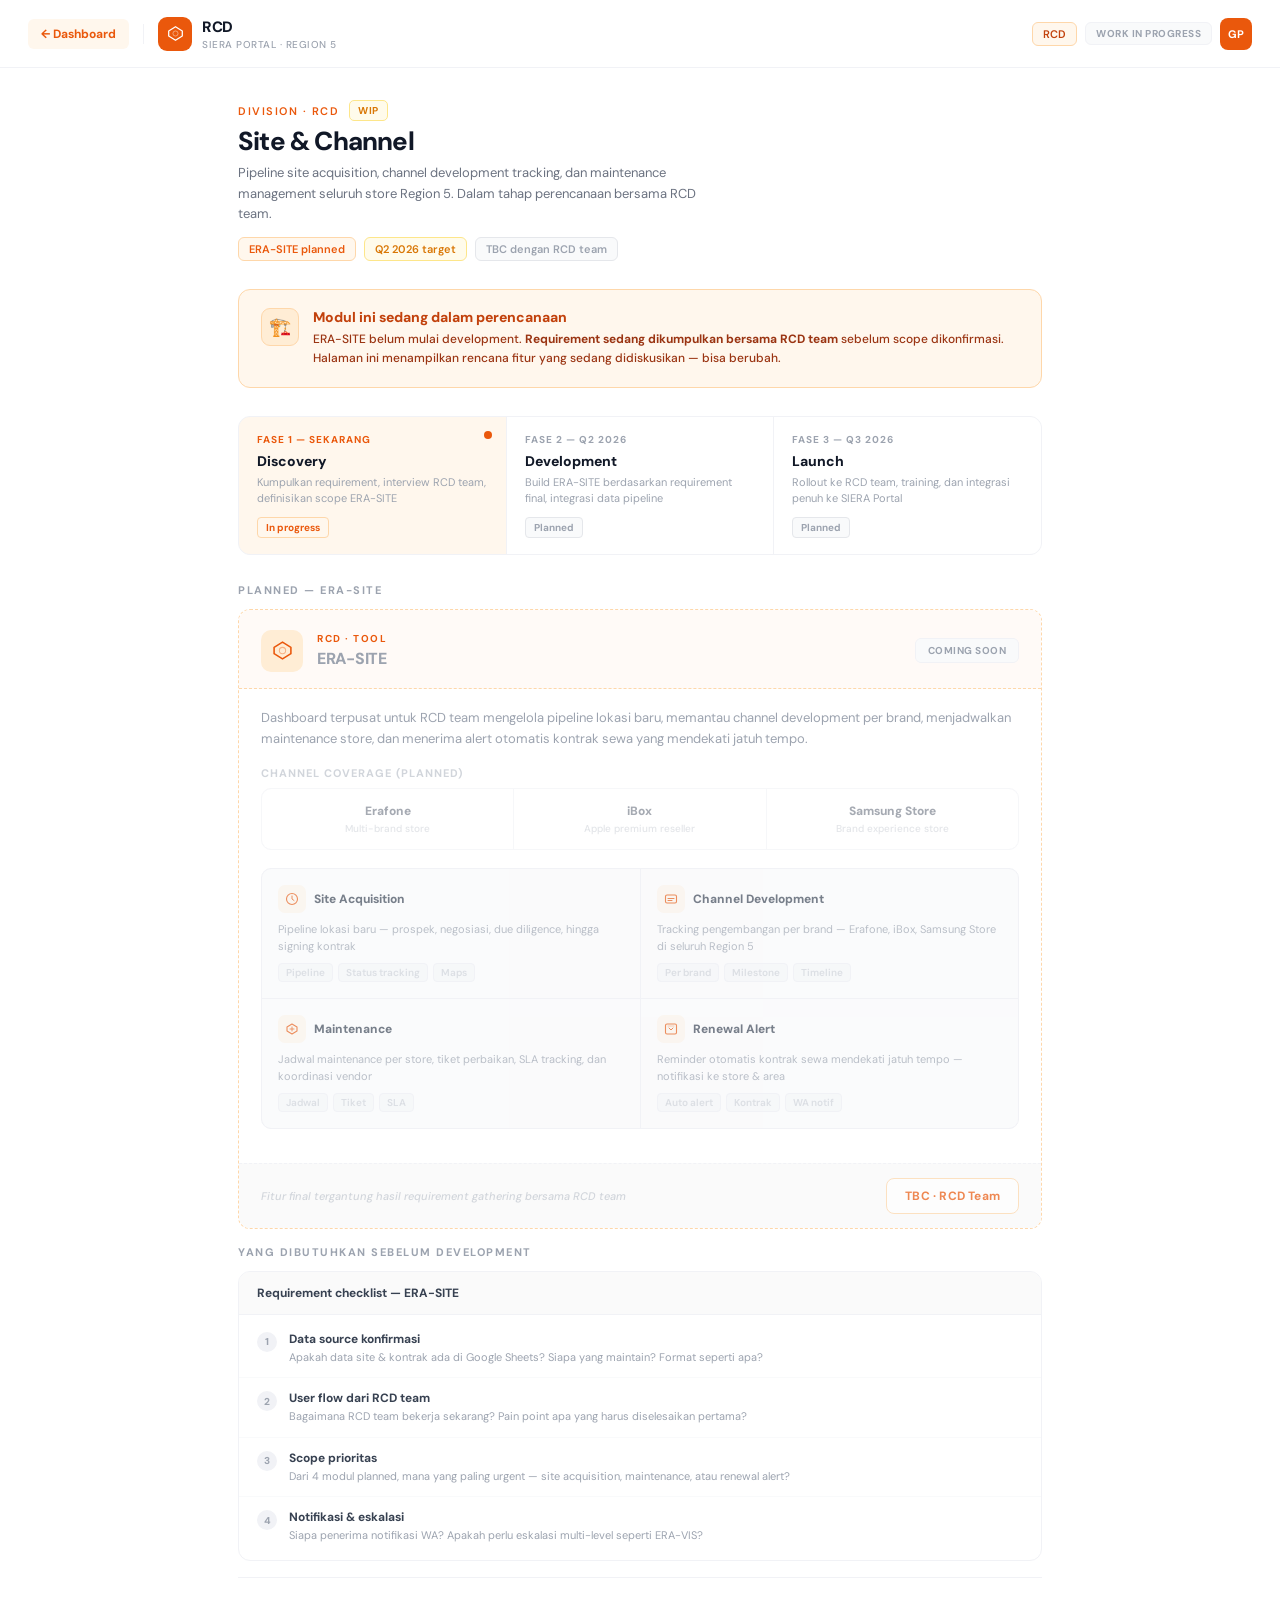
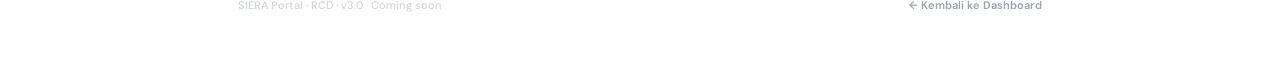
==== modules/RCD/index.html @ 05ac1ede "Initial commit — SIERA Portal v3.0 Dashboard utama + 4 modul divisi (OPERATIONS, RCM, RMO, RCD). Str" ====
<!DOCTYPE html>
<html lang="id">
<head>
  <meta charset="UTF-8">
  <meta name="viewport" content="width=device-width, initial-scale=1.0">
  <title>RCD — SIERA Portal</title>
  <link rel="preconnect" href="https://fonts.googleapis.com">
  <link rel="preconnect" href="https://fonts.gstatic.com" crossorigin>
  <link href="https://fonts.googleapis.com/css2?family=DM+Sans:ital,opsz,wght@0,9..40,400;0,9..40,500;0,9..40,600;0,9..40,700;0,9..40,800&display=swap" rel="stylesheet">
  <style>
    *, *::before, *::after { box-sizing: border-box; margin: 0; padding: 0; }

    body {
      font-family: 'DM Sans', sans-serif;
      background: #fff;
      color: #111827;
      min-height: 100vh;
    }

    /* ─── Navbar ─────────────────────────────────── */
    .nav {
      display: flex;
      align-items: center;
      justify-content: space-between;
      padding: 0 28px;
      height: 68px;
      border-bottom: 1px solid #f1f2f6;
      background: #fff;
      position: sticky;
      top: 0;
      z-index: 10;
    }
    .nav-left { display: flex; align-items: center; gap: 14px; }
    .nav-back {
      display: flex;
      align-items: center;
      gap: 6px;
      font-size: 12px;
      font-weight: 700;
      color: #ea580c;
      background: #fff7ed;
      border: none;
      border-radius: 6px;
      padding: 7px 13px;
      cursor: pointer;
      font-family: 'DM Sans', sans-serif;
      text-decoration: none;
      transition: opacity 0.15s;
    }
    .nav-back:hover { opacity: 0.8; }
    .nav-divider { width: 1px; height: 20px; background: #f1f2f6; }
    .nav-brand { display: flex; align-items: center; gap: 10px; }
    .nav-icon {
      width: 34px;
      height: 34px;
      background: #ea580c;
      border-radius: 9px;
      display: flex;
      align-items: center;
      justify-content: center;
      flex-shrink: 0;
    }
    .nav-icon svg { width: 17px; height: 17px; }
    .nav-title { font-size: 15px; font-weight: 800; color: #111827; letter-spacing: -0.3px; }
    .nav-sub   { font-size: 10px; color: #9ca3af; font-weight: 500; letter-spacing: 0.5px; text-transform: uppercase; margin-top: 1px; }
    .nav-right { display: flex; align-items: center; gap: 8px; }
    .nav-tag {
      font-size: 11px;
      font-weight: 600;
      color: #c2410c;
      background: #fff7ed;
      border: 1px solid #fed7aa;
      padding: 4px 10px;
      border-radius: 6px;
    }
    .nav-wip {
      font-size: 10px;
      font-weight: 700;
      color: #9ca3af;
      background: #f9fafb;
      border: 1px solid #f1f2f6;
      padding: 4px 10px;
      border-radius: 6px;
      letter-spacing: 0.5px;
      text-transform: uppercase;
    }
    .nav-avatar {
      width: 32px;
      height: 32px;
      border-radius: 8px;
      background: #ea580c;
      display: flex;
      align-items: center;
      justify-content: center;
      font-size: 11px;
      font-weight: 700;
      color: #fff;
    }

    /* ─── Main ───────────────────────────────────── */
    .main { max-width: 860px; margin: 0 auto; padding: 32px 28px 56px; }

    /* ─── Hero ───────────────────────────────────── */
    .hero { margin-bottom: 28px; }
    .hero-eyebrow {
      display: flex;
      align-items: center;
      gap: 10px;
      margin-bottom: 6px;
    }
    .hero-tag { font-size: 11px; font-weight: 600; color: #ea580c; letter-spacing: 1.5px; text-transform: uppercase; }
    .hero-wip-pill {
      font-size: 10px;
      font-weight: 700;
      color: #d97706;
      background: #fffbeb;
      border: 1px solid #fde68a;
      padding: 3px 8px;
      border-radius: 5px;
      letter-spacing: 0.5px;
      text-transform: uppercase;
    }
    .hero-title { font-size: 26px; font-weight: 800; color: #111827; letter-spacing: -0.8px; line-height: 1.15; margin-bottom: 6px; }
    .hero-desc  { font-size: 13px; color: #6b7280; line-height: 1.6; max-width: 480px; }
    .hero-meta  { display: flex; align-items: center; gap: 8px; margin-top: 12px; flex-wrap: wrap; }
    .meta-badge { font-size: 11px; font-weight: 600; padding: 4px 10px; border-radius: 6px; border: 1px solid; }

    /* ─── Status banner ──────────────────────────── */
    .status-banner {
      background: #fff7ed;
      border: 1px solid #fed7aa;
      border-radius: 12px;
      padding: 18px 22px;
      display: flex;
      align-items: flex-start;
      gap: 14px;
      margin-bottom: 28px;
    }
    .status-banner-icon {
      width: 38px;
      height: 38px;
      border-radius: 9px;
      background: #ffedd5;
      border: 1px solid #fed7aa;
      display: flex;
      align-items: center;
      justify-content: center;
      flex-shrink: 0;
      font-size: 18px;
    }
    .status-banner-title { font-size: 14px; font-weight: 800; color: #c2410c; margin-bottom: 4px; }
    .status-banner-desc  { font-size: 12px; color: #9a3412; line-height: 1.6; font-weight: 500; }
    .status-banner-desc strong { font-weight: 700; }

    /* ─── Roadmap strip ──────────────────────────── */
    .roadmap-strip {
      display: grid;
      grid-template-columns: repeat(3, 1fr);
      gap: 1px;
      background: #f1f2f6;
      border: 1px solid #f1f2f6;
      border-radius: 12px;
      overflow: hidden;
      margin-bottom: 28px;
    }
    .roadmap-cell { background: #fff; padding: 16px 18px; position: relative; }
    .roadmap-cell.active { background: #fff7ed; }
    .roadmap-phase {
      font-size: 10px;
      font-weight: 700;
      letter-spacing: 1px;
      text-transform: uppercase;
      margin-bottom: 6px;
    }
    .roadmap-title { font-size: 14px; font-weight: 800; color: #111827; margin-bottom: 4px; }
    .roadmap-desc  { font-size: 11px; color: #9ca3af; line-height: 1.5; margin-bottom: 8px; }
    .roadmap-tag {
      display: inline-block;
      font-size: 10px;
      font-weight: 700;
      padding: 3px 8px;
      border-radius: 4px;
      border: 1px solid;
    }
    .roadmap-active-dot {
      position: absolute;
      top: 14px;
      right: 14px;
      width: 8px;
      height: 8px;
      border-radius: 50%;
      background: #ea580c;
      animation: pulse 2s infinite;
    }
    @keyframes pulse { 0%, 100% { opacity: 1; } 50% { opacity: 0.3; } }

    /* ─── Section label ──────────────────────────── */
    .section-label {
      font-size: 11px;
      font-weight: 700;
      color: #9ca3af;
      letter-spacing: 1.5px;
      text-transform: uppercase;
      margin-bottom: 12px;
    }

    /* ─── Planned tool card ──────────────────────── */
    .planned-card {
      border: 1px dashed #fed7aa;
      border-radius: 12px;
      overflow: hidden;
      margin-bottom: 16px;
      background: #fff;
    }
    .planned-card-header {
      display: flex;
      align-items: center;
      justify-content: space-between;
      padding: 20px 22px 16px;
      border-bottom: 1px dashed #fed7aa;
      background: #fffaf7;
    }
    .planned-header-left { display: flex; align-items: center; gap: 14px; }
    .planned-icon {
      width: 42px;
      height: 42px;
      border-radius: 10px;
      background: #ffedd5;
      display: flex;
      align-items: center;
      justify-content: center;
      flex-shrink: 0;
    }
    .planned-icon svg { width: 21px; height: 21px; }
    .planned-tag  { font-size: 10px; font-weight: 700; letter-spacing: 1.5px; text-transform: uppercase; color: #ea580c; margin-bottom: 3px; }
    .planned-name { font-size: 16px; font-weight: 800; color: #9ca3af; letter-spacing: -0.3px; }
    .planned-pill {
      font-size: 10px;
      font-weight: 700;
      color: #9ca3af;
      background: #f9fafb;
      border: 1px solid #f1f2f6;
      padding: 5px 12px;
      border-radius: 6px;
      letter-spacing: 0.5px;
      text-transform: uppercase;
      flex-shrink: 0;
    }

    .planned-card-body { padding: 18px 22px; }
    .planned-desc { font-size: 13px; color: #9ca3af; line-height: 1.65; margin-bottom: 16px; }

    /* ─── Module grid ────────────────────────────── */
    .module-grid {
      display: grid;
      grid-template-columns: repeat(2, 1fr);
      gap: 1px;
      background: #f1f2f6;
      border: 1px solid #f1f2f6;
      border-radius: 10px;
      overflow: hidden;
      margin-bottom: 16px;
    }
    .module-item { background: #fff; padding: 16px; opacity: 0.65; }
    .module-header {
      display: flex;
      align-items: center;
      gap: 8px;
      margin-bottom: 8px;
    }
    .module-icon {
      width: 28px;
      height: 28px;
      border-radius: 7px;
      background: #fff7ed;
      display: flex;
      align-items: center;
      justify-content: center;
      flex-shrink: 0;
    }
    .module-icon svg { width: 14px; height: 14px; }
    .module-name { font-size: 12px; font-weight: 800; color: #374151; }
    .module-desc { font-size: 11px; color: #9ca3af; line-height: 1.55; }
    .module-tags { display: flex; gap: 5px; margin-top: 8px; flex-wrap: wrap; }
    .module-tag  {
      font-size: 10px;
      font-weight: 600;
      color: #d1d5db;
      background: #f9fafb;
      border: 1px solid #f1f2f6;
      padding: 2px 7px;
      border-radius: 4px;
    }

    /* ─── Channel row ────────────────────────────── */
    .channel-row {
      display: grid;
      grid-template-columns: repeat(3, 1fr);
      gap: 1px;
      background: #f1f2f6;
      border: 1px solid #f1f2f6;
      border-radius: 10px;
      overflow: hidden;
      margin-bottom: 18px;
      opacity: 0.6;
    }
    .channel-cell { background: #fff; padding: 14px; text-align: center; }
    .channel-name { font-size: 12px; font-weight: 800; color: #6b7280; margin-bottom: 3px; }
    .channel-sub  { font-size: 10px; color: #d1d5db; font-weight: 500; }

    .planned-card-footer {
      display: flex;
      align-items: center;
      justify-content: space-between;
      padding: 14px 22px;
      background: #fafafa;
      border-top: 1px dashed #f1f2f6;
      gap: 12px;
    }
    .footer-note { font-size: 11px; color: #d1d5db; font-weight: 500; font-style: italic; }
    .contact-btn {
      display: inline-flex;
      align-items: center;
      gap: 6px;
      padding: 9px 18px;
      background: #fff;
      color: #ea580c;
      border: 1px solid #fed7aa;
      border-radius: 8px;
      font-family: 'DM Sans', sans-serif;
      font-size: 12px;
      font-weight: 700;
      cursor: default;
      letter-spacing: 0.2px;
      flex-shrink: 0;
      opacity: 0.7;
    }

    /* ─── What we need box ───────────────────────── */
    .need-box {
      border: 1px solid #f1f2f6;
      border-radius: 12px;
      overflow: hidden;
      margin-bottom: 16px;
    }
    .need-box-header {
      padding: 13px 18px;
      background: #fafafa;
      border-bottom: 1px solid #f1f2f6;
      font-size: 12px;
      font-weight: 700;
      color: #374151;
    }
    .need-list { padding: 4px 0; }
    .need-item {
      display: flex;
      align-items: flex-start;
      gap: 12px;
      padding: 12px 18px;
      border-bottom: 1px solid #f9fafb;
    }
    .need-item:last-child { border-bottom: none; }
    .need-num {
      width: 20px;
      height: 20px;
      border-radius: 50%;
      background: #f1f2f6;
      display: flex;
      align-items: center;
      justify-content: center;
      font-size: 10px;
      font-weight: 800;
      color: #9ca3af;
      flex-shrink: 0;
      margin-top: 1px;
    }
    .need-title { font-size: 12px; font-weight: 700; color: #374151; margin-bottom: 2px; }
    .need-desc  { font-size: 11px; color: #9ca3af; line-height: 1.5; }

    /* ─── Footer ─────────────────────────────────── */
    .footer {
      display: flex;
      align-items: center;
      justify-content: space-between;
      padding-top: 20px;
      border-top: 1px solid #f1f2f6;
      margin-top: 8px;
    }
    .footer-txt  { font-size: 11px; color: #d1d5db; font-weight: 500; }
    .footer-link { font-size: 11px; font-weight: 600; color: #9ca3af; text-decoration: none; }
    .footer-link:hover { color: #ea580c; }

    /* ─── Responsive ─────────────────────────────── */
    @media (max-width: 640px) {
      .nav { padding: 0 16px; }
      .main { padding: 24px 16px 48px; }
      .roadmap-strip { grid-template-columns: 1fr; }
      .module-grid { grid-template-columns: 1fr; }
      .channel-row { grid-template-columns: 1fr; }
      .planned-card-footer { flex-direction: column; align-items: flex-start; }
    }
  </style>
</head>
<body>

  <!-- ═══════════════════════════════════════════════
       NAVBAR
  ═══════════════════════════════════════════════ -->
  <nav class="nav">
    <div class="nav-left">
      <a class="nav-back" href="../../dashboard.html">← Dashboard</a>
      <div class="nav-divider"></div>
      <div class="nav-brand">
        <div class="nav-icon">
          <svg viewBox="0 0 20 20" fill="none">
            <path d="M10 2L18 7v6L10 18 2 13V7L10 2z" stroke="#fff" stroke-width="1.5" stroke-linejoin="round"/>
            <circle cx="10" cy="10" r="3" stroke="#fff" stroke-width="1" opacity="0.5"/>
          </svg>
        </div>
        <div>
          <div class="nav-title">RCD</div>
          <div class="nav-sub">SIERA Portal · Region 5</div>
        </div>
      </div>
    </div>
    <div class="nav-right">
      <div class="nav-tag">RCD</div>
      <div class="nav-wip">Work in progress</div>
      <div class="nav-avatar">GP</div>
    </div>
  </nav>

  <!-- ═══════════════════════════════════════════════
       MAIN
  ═══════════════════════════════════════════════ -->
  <div class="main">

    <!-- Hero -->
    <div class="hero">
      <div class="hero-eyebrow">
        <div class="hero-tag">Division · RCD</div>
        <div class="hero-wip-pill">WIP</div>
      </div>
      <div class="hero-title">Site &amp; Channel</div>
      <div class="hero-desc">Pipeline site acquisition, channel development tracking, dan maintenance management seluruh store Region 5. Dalam tahap perencanaan bersama RCD team.</div>
      <div class="hero-meta">
        <span class="meta-badge" style="color:#ea580c;border-color:#fed7aa;background:#fff7ed;">ERA-SITE planned</span>
        <span class="meta-badge" style="color:#d97706;border-color:#fde68a;background:#fffbeb;">Q2 2026 target</span>
        <span class="meta-badge" style="color:#9ca3af;border-color:#e5e7eb;background:#f9fafb;">TBC dengan RCD team</span>
      </div>
    </div>

    <!-- Status banner -->
    <div class="status-banner">
      <div class="status-banner-icon">🏗️</div>
      <div>
        <div class="status-banner-title">Modul ini sedang dalam perencanaan</div>
        <div class="status-banner-desc">
          ERA-SITE belum mulai development. <strong>Requirement sedang dikumpulkan bersama RCD team</strong> sebelum scope dikonfirmasi. Halaman ini menampilkan rencana fitur yang sedang didiskusikan — bisa berubah.
        </div>
      </div>
    </div>

    <!-- Roadmap strip -->
    <div class="roadmap-strip">
      <div class="roadmap-cell active">
        <div class="roadmap-active-dot"></div>
        <div class="roadmap-phase" style="color:#ea580c;">Fase 1 — Sekarang</div>
        <div class="roadmap-title">Discovery</div>
        <div class="roadmap-desc">Kumpulkan requirement, interview RCD team, definisikan scope ERA-SITE</div>
        <div class="roadmap-tag" style="color:#ea580c;border-color:#fed7aa;background:#fff7ed;">In progress</div>
      </div>
      <div class="roadmap-cell">
        <div class="roadmap-phase" style="color:#9ca3af;">Fase 2 — Q2 2026</div>
        <div class="roadmap-title">Development</div>
        <div class="roadmap-desc">Build ERA-SITE berdasarkan requirement final, integrasi data pipeline</div>
        <div class="roadmap-tag" style="color:#9ca3af;border-color:#e5e7eb;background:#f9fafb;">Planned</div>
      </div>
      <div class="roadmap-cell">
        <div class="roadmap-phase" style="color:#9ca3af;">Fase 3 — Q3 2026</div>
        <div class="roadmap-title">Launch</div>
        <div class="roadmap-desc">Rollout ke RCD team, training, dan integrasi penuh ke SIERA Portal</div>
        <div class="roadmap-tag" style="color:#9ca3af;border-color:#e5e7eb;background:#f9fafb;">Planned</div>
      </div>
    </div>

    <!-- Section: ERA-SITE planned -->
    <div class="section-label">Planned — ERA-SITE</div>

    <!-- ERA-SITE planned card -->
    <div class="planned-card">
      <div class="planned-card-header">
        <div class="planned-header-left">
          <div class="planned-icon">
            <svg viewBox="0 0 20 20" fill="none">
              <path d="M10 2L18 7v6L10 18 2 13V7L10 2z" stroke="#ea580c" stroke-width="1.5" stroke-linejoin="round"/>
              <circle cx="10" cy="10" r="3" stroke="#ea580c" stroke-width="1" opacity="0.4"/>
            </svg>
          </div>
          <div>
            <div class="planned-tag">RCD · Tool</div>
            <div class="planned-name">ERA-SITE</div>
          </div>
        </div>
        <div class="planned-pill">Coming soon</div>
      </div>

      <div class="planned-card-body">
        <div class="planned-desc">
          Dashboard terpusat untuk RCD team mengelola pipeline lokasi baru, memantau channel development per brand, menjadwalkan maintenance store, dan menerima alert otomatis kontrak sewa yang mendekati jatuh tempo.
        </div>

        <!-- Channel row -->
        <div style="font-size:11px;font-weight:700;color:#d1d5db;letter-spacing:1px;text-transform:uppercase;margin-bottom:8px;">Channel coverage (planned)</div>
        <div class="channel-row">
          <div class="channel-cell">
            <div class="channel-name">Erafone</div>
            <div class="channel-sub">Multi-brand store</div>
          </div>
          <div class="channel-cell">
            <div class="channel-name">iBox</div>
            <div class="channel-sub">Apple premium reseller</div>
          </div>
          <div class="channel-cell">
            <div class="channel-name">Samsung Store</div>
            <div class="channel-sub">Brand experience store</div>
          </div>
        </div>

        <!-- Module grid -->
        <div class="module-grid">
          <div class="module-item">
            <div class="module-header">
              <div class="module-icon">
                <svg viewBox="0 0 14 14" fill="none">
                  <circle cx="7" cy="7" r="5.5" stroke="#ea580c" stroke-width="1.1"/>
                  <path d="M7 4v3l2 1.5" stroke="#ea580c" stroke-width="1" stroke-linecap="round"/>
                </svg>
              </div>
              <div class="module-name">Site Acquisition</div>
            </div>
            <div class="module-desc">Pipeline lokasi baru — prospek, negosiasi, due diligence, hingga signing kontrak</div>
            <div class="module-tags">
              <div class="module-tag">Pipeline</div>
              <div class="module-tag">Status tracking</div>
              <div class="module-tag">Maps</div>
            </div>
          </div>
          <div class="module-item">
            <div class="module-header">
              <div class="module-icon">
                <svg viewBox="0 0 14 14" fill="none">
                  <rect x="1.5" y="3" width="11" height="8" rx="1.5" stroke="#ea580c" stroke-width="1.1"/>
                  <path d="M4 6.5h6M4 8.5h4" stroke="#ea580c" stroke-width="1" stroke-linecap="round"/>
                </svg>
              </div>
              <div class="module-name">Channel Development</div>
            </div>
            <div class="module-desc">Tracking pengembangan per brand — Erafone, iBox, Samsung Store di seluruh Region 5</div>
            <div class="module-tags">
              <div class="module-tag">Per brand</div>
              <div class="module-tag">Milestone</div>
              <div class="module-tag">Timeline</div>
            </div>
          </div>
          <div class="module-item">
            <div class="module-header">
              <div class="module-icon">
                <svg viewBox="0 0 14 14" fill="none">
                  <path d="M7 2L12 5v4L7 12 2 9V5L7 2z" stroke="#ea580c" stroke-width="1.1" stroke-linejoin="round"/>
                  <path d="M5 7h4M7 5v4" stroke="#ea580c" stroke-width="0.9" stroke-linecap="round"/>
                </svg>
              </div>
              <div class="module-name">Maintenance</div>
            </div>
            <div class="module-desc">Jadwal maintenance per store, tiket perbaikan, SLA tracking, dan koordinasi vendor</div>
            <div class="module-tags">
              <div class="module-tag">Jadwal</div>
              <div class="module-tag">Tiket</div>
              <div class="module-tag">SLA</div>
            </div>
          </div>
          <div class="module-item">
            <div class="module-header">
              <div class="module-icon">
                <svg viewBox="0 0 14 14" fill="none">
                  <rect x="1.5" y="2" width="11" height="10" rx="1.5" stroke="#ea580c" stroke-width="1.1"/>
                  <path d="M5 6l2 2 2-2" stroke="#ea580c" stroke-width="1" stroke-linecap="round" stroke-linejoin="round"/>
                  <path d="M4 4h6" stroke="#ea580c" stroke-width="1" stroke-linecap="round" opacity="0.4"/>
                </svg>
              </div>
              <div class="module-name">Renewal Alert</div>
            </div>
            <div class="module-desc">Reminder otomatis kontrak sewa mendekati jatuh tempo — notifikasi ke store &amp; area</div>
            <div class="module-tags">
              <div class="module-tag">Auto alert</div>
              <div class="module-tag">Kontrak</div>
              <div class="module-tag">WA notif</div>
            </div>
          </div>
        </div>
      </div>

      <div class="planned-card-footer">
        <div class="footer-note">Fitur final tergantung hasil requirement gathering bersama RCD team</div>
        <div class="contact-btn">
          TBC · RCD Team
        </div>
      </div>
    </div>

    <!-- What we need -->
    <div class="section-label" style="margin-top: 8px;">Yang dibutuhkan sebelum development</div>

    <div class="need-box">
      <div class="need-box-header">Requirement checklist — ERA-SITE</div>
      <div class="need-list">
        <div class="need-item">
          <div class="need-num">1</div>
          <div>
            <div class="need-title">Data source konfirmasi</div>
            <div class="need-desc">Apakah data site &amp; kontrak ada di Google Sheets? Siapa yang maintain? Format seperti apa?</div>
          </div>
        </div>
        <div class="need-item">
          <div class="need-num">2</div>
          <div>
            <div class="need-title">User flow dari RCD team</div>
            <div class="need-desc">Bagaimana RCD team bekerja sekarang? Pain point apa yang harus diselesaikan pertama?</div>
          </div>
        </div>
        <div class="need-item">
          <div class="need-num">3</div>
          <div>
            <div class="need-title">Scope prioritas</div>
            <div class="need-desc">Dari 4 modul planned, mana yang paling urgent — site acquisition, maintenance, atau renewal alert?</div>
          </div>
        </div>
        <div class="need-item">
          <div class="need-num">4</div>
          <div>
            <div class="need-title">Notifikasi & eskalasi</div>
            <div class="need-desc">Siapa penerima notifikasi WA? Apakah perlu eskalasi multi-level seperti ERA-VIS?</div>
          </div>
        </div>
      </div>
    </div>

    <!-- Footer -->
    <div class="footer">
      <div class="footer-txt">SIERA Portal · RCD · v3.0 · Coming soon</div>
      <a class="footer-link" href="../../dashboard.html">← Kembali ke Dashboard</a>
    </div>

  </div>

</body>
</html>
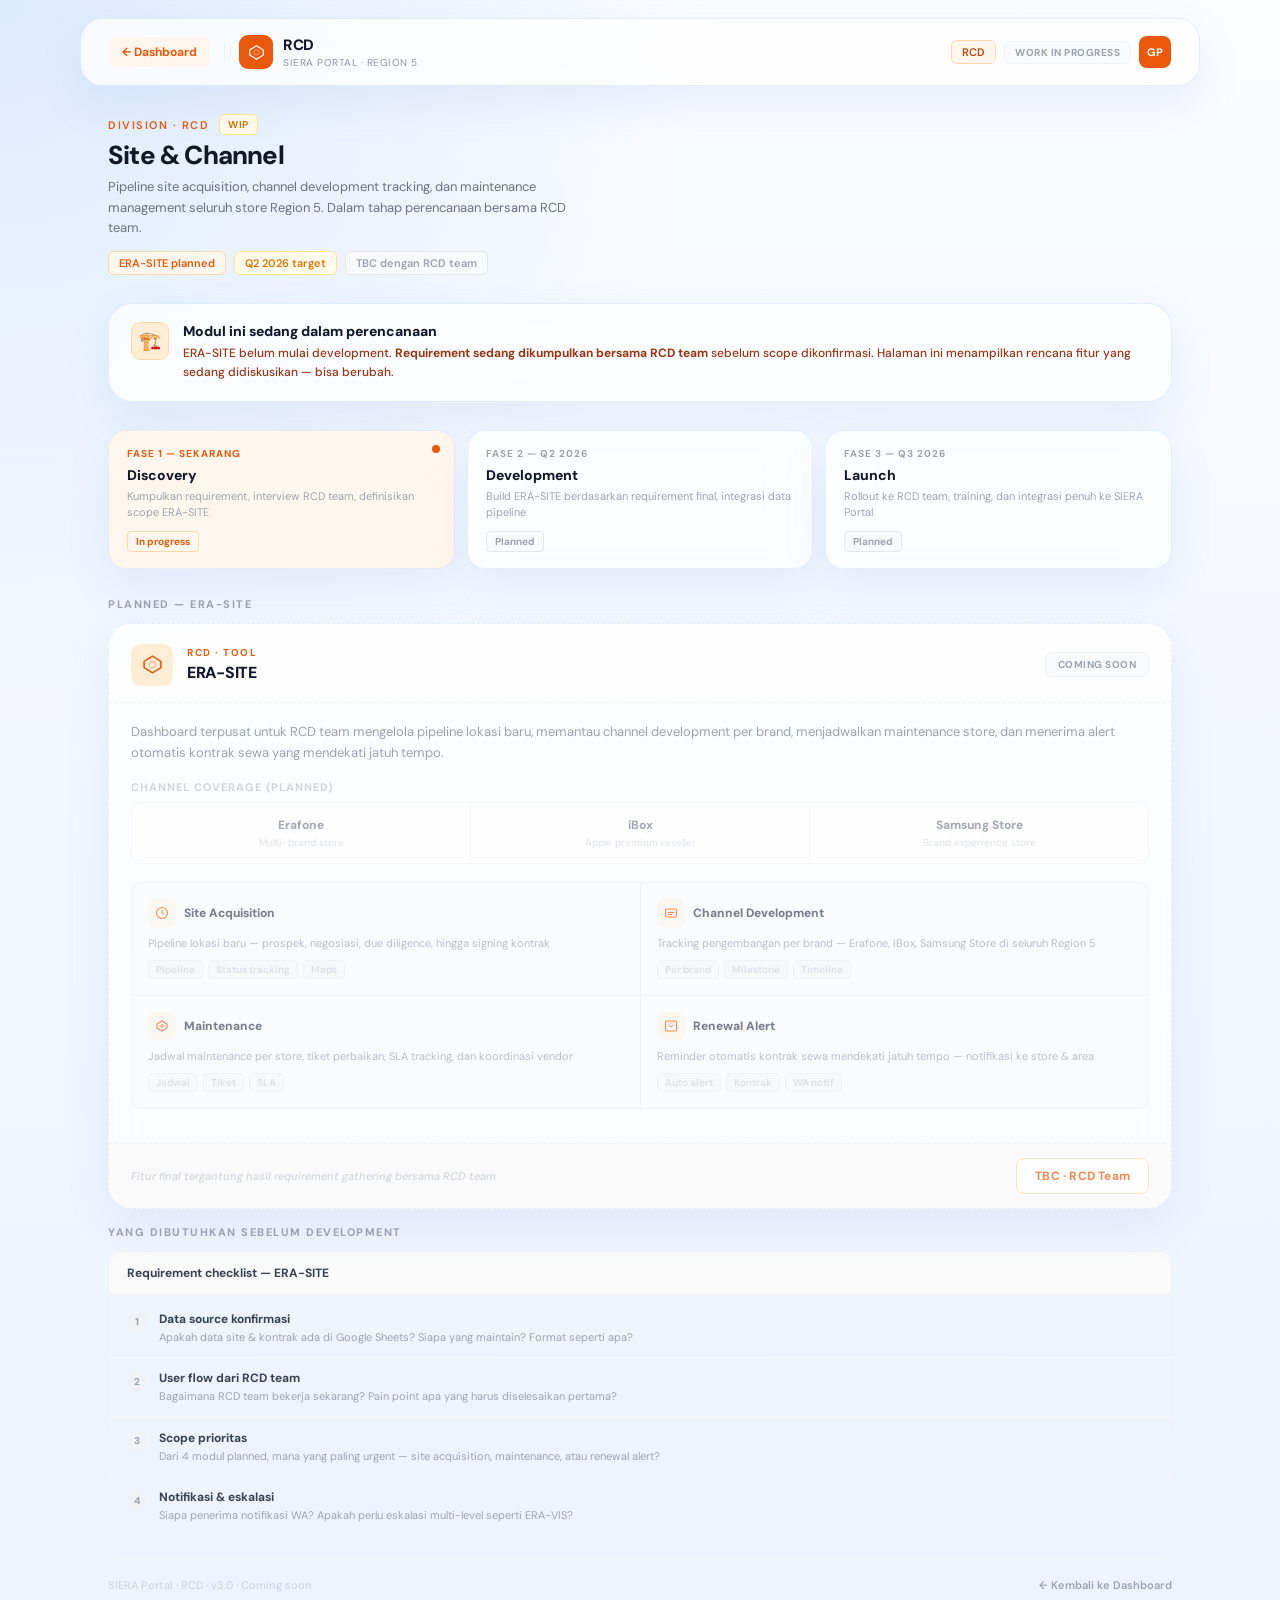
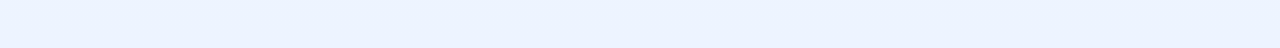
==== commit bf200d62: "Refine SIERA dashboard launcher and Netlify config" ====
--- a/modules/RCD/index.html
+++ b/modules/RCD/index.html
@@ -6,7 +6,7 @@
   <title>RCD — SIERA Portal</title>
   <link rel="preconnect" href="https://fonts.googleapis.com">
   <link rel="preconnect" href="https://fonts.gstatic.com" crossorigin>
-  <link href="https://fonts.googleapis.com/css2?family=DM+Sans:ital,opsz,wght@0,9..40,400;0,9..40,500;0,9..40,600;0,9..40,700;0,9..40,800&display=swap" rel="stylesheet">
+  <link href="https://fonts.googleapis.com/css2?family=DM+Sans:ital,opsz,wght@0,9..40,400;0,9..40,500;0,9..40,600;0,9..40,700;0,9..40,800&amp;display=swap" rel="stylesheet">
   <style>
     *, *::before, *::after { box-sizing: border-box; margin: 0; padding: 0; }
 
@@ -63,7 +63,7 @@
     .nav-icon svg { width: 17px; height: 17px; }
     .nav-title { font-size: 15px; font-weight: 800; color: #111827; letter-spacing: -0.3px; }
     .nav-sub   { font-size: 10px; color: #9ca3af; font-weight: 500; letter-spacing: 0.5px; text-transform: uppercase; margin-top: 1px; }
-    .nav-right { display: flex; align-items: center; gap: 8px; }
+    .nav-right { display: flex; align-items: center; gap: 8px; flex-wrap: wrap; justify-content: flex-end; }
     .nav-tag {
       font-size: 11px;
       font-weight: 600;
@@ -391,13 +391,106 @@
     .footer-link:hover { color: #ea580c; }
 
     /* ─── Responsive ─────────────────────────────── */
+    @media (max-width: 860px) {
+      .nav-left { flex-wrap: wrap; }
+      .hero-title { font-size: 24px; }
+      .status-banner {
+        padding: 16px 18px;
+      }
+    }
+    /* ─── Glass override ────────────────────────── */
+    body {
+      background:
+        radial-gradient(circle at top left, rgba(219, 234, 254, 0.96), transparent 34%),
+        linear-gradient(180deg, #fbfcff 0%, #f2f6ff 50%, #edf4ff 100%);
+      color: #0f172a;
+    }
+    .nav,
+    .planned-card,
+    .roadmap-cell,
+    .status-banner {
+      background: rgba(255, 255, 255, 0.72);
+      backdrop-filter: blur(20px);
+      -webkit-backdrop-filter: blur(20px);
+      border-color: rgba(191, 219, 254, 0.46);
+      box-shadow: 0 18px 44px rgba(108, 146, 214, 0.12);
+    }
+    .nav {
+      margin: 18px auto 0;
+      max-width: 1120px;
+      border: 1px solid rgba(191, 219, 254, 0.48);
+      border-radius: 22px;
+      position: sticky;
+      top: 14px;
+      width: calc(100% - 32px);
+    }
+    .main {
+      max-width: 1120px;
+      padding-top: 28px;
+    }
+    .roadmap-strip {
+      gap: 12px;
+      background: transparent;
+      border: none;
+      overflow: visible;
+    }
+    .roadmap-cell {
+      border: 1px solid rgba(191, 219, 254, 0.42);
+      border-radius: 18px;
+    }
+    .planned-card,
+    .status-banner {
+      border-radius: 24px;
+      overflow: hidden;
+    }
+    .planned-card-header {
+      background: rgba(255, 255, 255, 0.46);
+      border-color: rgba(191, 219, 254, 0.32);
+    }
+    .planned-name,
+    .status-banner-title,
+    .roadmap-title {
+      color: #0f172a;
+    }
     @media (max-width: 640px) {
-      .nav { padding: 0 16px; }
-      .main { padding: 24px 16px 48px; }
-      .roadmap-strip { grid-template-columns: 1fr; }
-      .module-grid { grid-template-columns: 1fr; }
-      .channel-row { grid-template-columns: 1fr; }
-      .planned-card-footer { flex-direction: column; align-items: flex-start; }
+      .nav {
+        width: calc(100% - 20px);
+        top: 10px;
+      }
+      .nav {
+        height: auto;
+        padding: 14px 16px;
+        align-items: flex-start;
+        flex-direction: column;
+      }
+      .nav-left,
+      .nav-right {
+        width: 100%;
+      }
+      .nav-right {
+        justify-content: flex-start;
+      }
+      .main { padding: 22px 16px 42px; }
+      .hero-eyebrow,
+      .status-banner,
+      .planned-card-header,
+      .planned-card-footer,
+      .footer {
+        flex-direction: column;
+        align-items: flex-start;
+      }
+      .roadmap-strip,
+      .module-grid,
+      .channel-row {
+        grid-template-columns: 1fr;
+      }
+      .need-item {
+        padding: 12px 16px;
+      }
+      .contact-btn {
+        width: 100%;
+        justify-content: center;
+      }
     }
   </style>
 </head>
@@ -639,7 +732,7 @@
         <div class="need-item">
           <div class="need-num">4</div>
           <div>
-            <div class="need-title">Notifikasi & eskalasi</div>
+            <div class="need-title">Notifikasi &amp; eskalasi</div>
             <div class="need-desc">Siapa penerima notifikasi WA? Apakah perlu eskalasi multi-level seperti ERA-VIS?</div>
           </div>
         </div>
